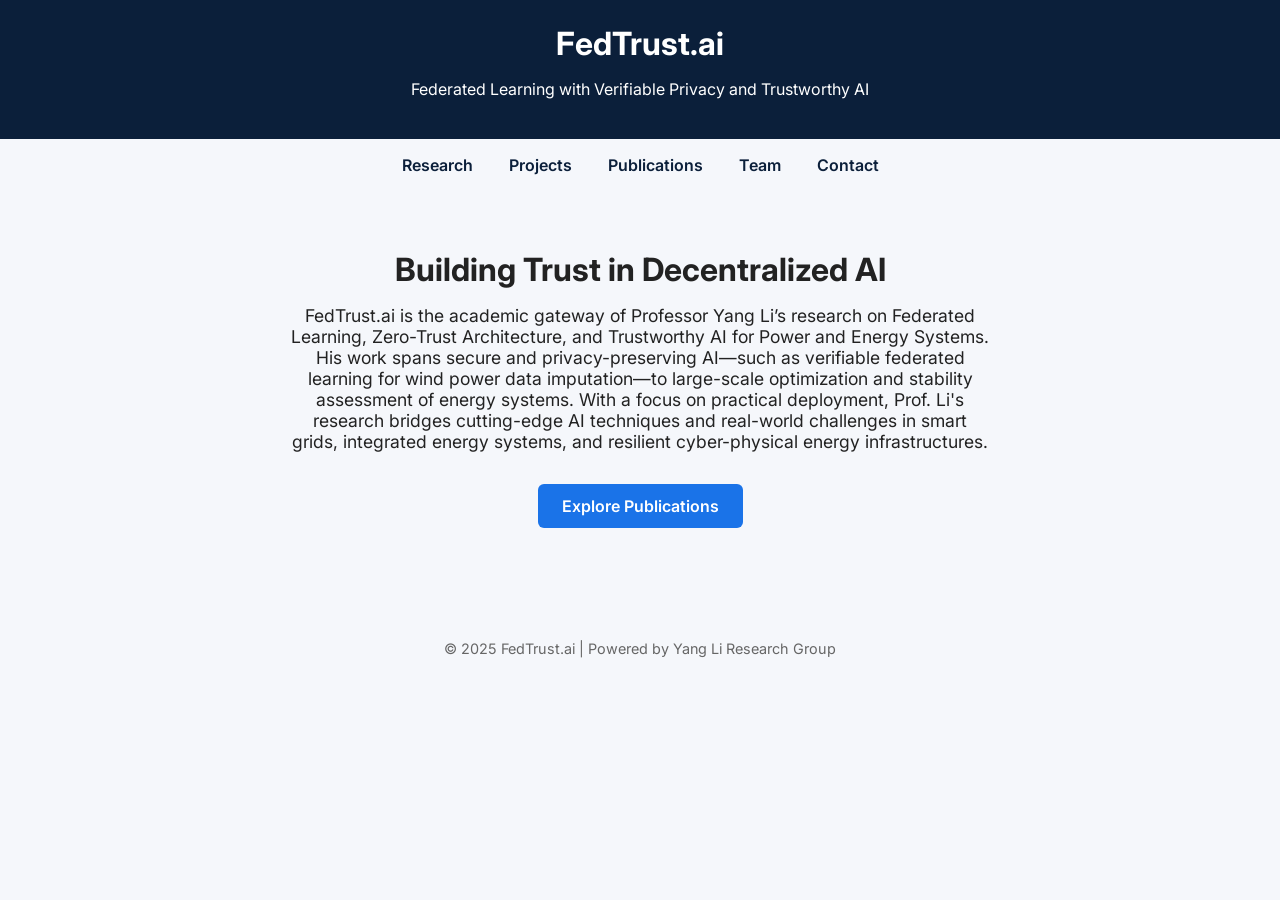
==== index.html @ 004355a2 "Add files via upload Add homepage index.html" ====
<!DOCTYPE html>
<html lang="en">
<head>
  <meta charset="UTF-8">
  <meta name="viewport" content="width=device-width, initial-scale=1.0">
  <meta name="description" content="FedTrust: A Research Portal on Federated Learning and Trustworthy AI">
  <title>FedTrust.ai - Federated Learning & Trustworthy AI</title>
  <link href="https://fonts.googleapis.com/css2?family=Inter:wght@400;600&display=swap" rel="stylesheet">
  <style>
    body {
      margin: 0;
      font-family: 'Inter', sans-serif;
      background-color: #f5f7fb;
      color: #222;
    }
    header {
      background-color: #0b1f3a;
      color: white;
      padding: 1.5rem;
      text-align: center;
    }
    header h1 {
      margin: 0;
      font-size: 2rem;
    }
    nav {
      text-align: center;
      margin-top: 1rem;
    }
    nav a {
      margin: 0 1rem;
      color: #0b1f3a;
      text-decoration: none;
      font-weight: 600;
    }
    section.hero {
      padding: 3rem 2rem;
      text-align: center;
    }
    section.hero h2 {
      font-size: 2rem;
      margin-bottom: 1rem;
    }
    section.hero p {
      font-size: 1.1rem;
      max-width: 700px;
      margin: 0 auto;
    }
    .cta-button {
      display: inline-block;
      margin-top: 2rem;
      padding: 0.75rem 1.5rem;
      background-color: #1a73e8;
      color: white;
      text-decoration: none;
      border-radius: 6px;
      font-weight: 600;
    }
    footer {
      margin-top: 3rem;
      text-align: center;
      padding: 1rem;
      font-size: 0.9rem;
      color: #666;
    }
  </style>
</head>
<body>
  <header>
    <h1>FedTrust.ai</h1>
    <p>Federated Learning with Verifiable Privacy and Trustworthy AI</p>
  </header>

  <nav>
    <a href="#research">Research</a>
    <a href="#projects">Projects</a>
    <a href="#publications">Publications</a>
    <a href="#team">Team</a>
    <a href="#contact">Contact</a>
  </nav>

  <section class="hero">
    <h2>Building Trust in Decentralized AI</h2>
    <p>
      FedTrust.ai is the academic gateway of Professor Yang Li’s research on Federated Learning, Zero-Trust Architecture, and Trustworthy AI for Power and Energy Systems. His work spans secure and privacy-preserving AI—such as verifiable federated learning for wind power data imputation—to large-scale optimization and stability assessment of energy systems. With a focus on practical deployment, Prof. Li's research bridges cutting-edge AI techniques and real-world challenges in smart grids, integrated energy systems, and resilient cyber-physical energy infrastructures.
    </p>
    <a class="cta-button" href="#publications">Explore Publications</a>
  </section>

  <footer>
    &copy; 2025 FedTrust.ai | Powered by Yang Li Research Group
  </footer>
</body>
</html>
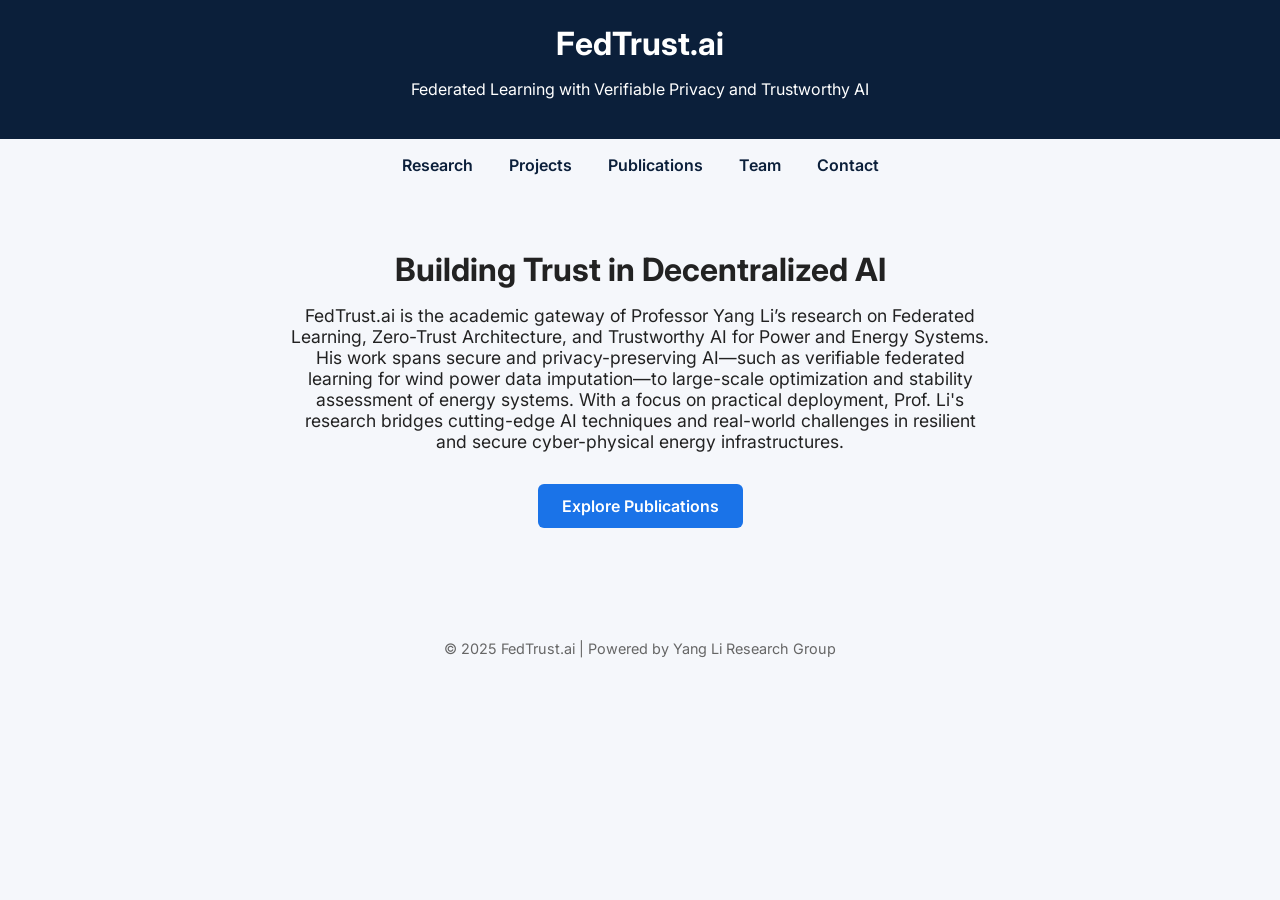
==== commit b3b8ade7: "Update index.html" ====
--- a/index.html
+++ b/index.html
@@ -3,7 +3,7 @@
 <head>
   <meta charset="UTF-8">
   <meta name="viewport" content="width=device-width, initial-scale=1.0">
-  <meta name="description" content="FedTrust: A Research Portal on Federated Learning and Trustworthy AI">
+  <meta name="description" content="FedTrust.ai: Research on Federated Learning and Trustworthy AI, focused on resilient and secure cyber-physical energy systems.">
   <title>FedTrust.ai - Federated Learning & Trustworthy AI</title>
   <link href="https://fonts.googleapis.com/css2?family=Inter:wght@400;600&display=swap" rel="stylesheet">
   <style>
@@ -82,7 +82,7 @@
   <section class="hero">
     <h2>Building Trust in Decentralized AI</h2>
     <p>
-      FedTrust.ai is the academic gateway of Professor Yang Li’s research on Federated Learning, Zero-Trust Architecture, and Trustworthy AI for Power and Energy Systems. His work spans secure and privacy-preserving AI—such as verifiable federated learning for wind power data imputation—to large-scale optimization and stability assessment of energy systems. With a focus on practical deployment, Prof. Li's research bridges cutting-edge AI techniques and real-world challenges in smart grids, integrated energy systems, and resilient cyber-physical energy infrastructures.
+      FedTrust.ai is the academic gateway of Professor Yang Li’s research on Federated Learning, Zero-Trust Architecture, and Trustworthy AI for Power and Energy Systems. His work spans secure and privacy-preserving AI—such as verifiable federated learning for wind power data imputation—to large-scale optimization and stability assessment of energy systems. With a focus on practical deployment, Prof. Li's research bridges cutting-edge AI techniques and real-world challenges in resilient and secure cyber-physical energy infrastructures.
     </p>
     <a class="cta-button" href="#publications">Explore Publications</a>
   </section>
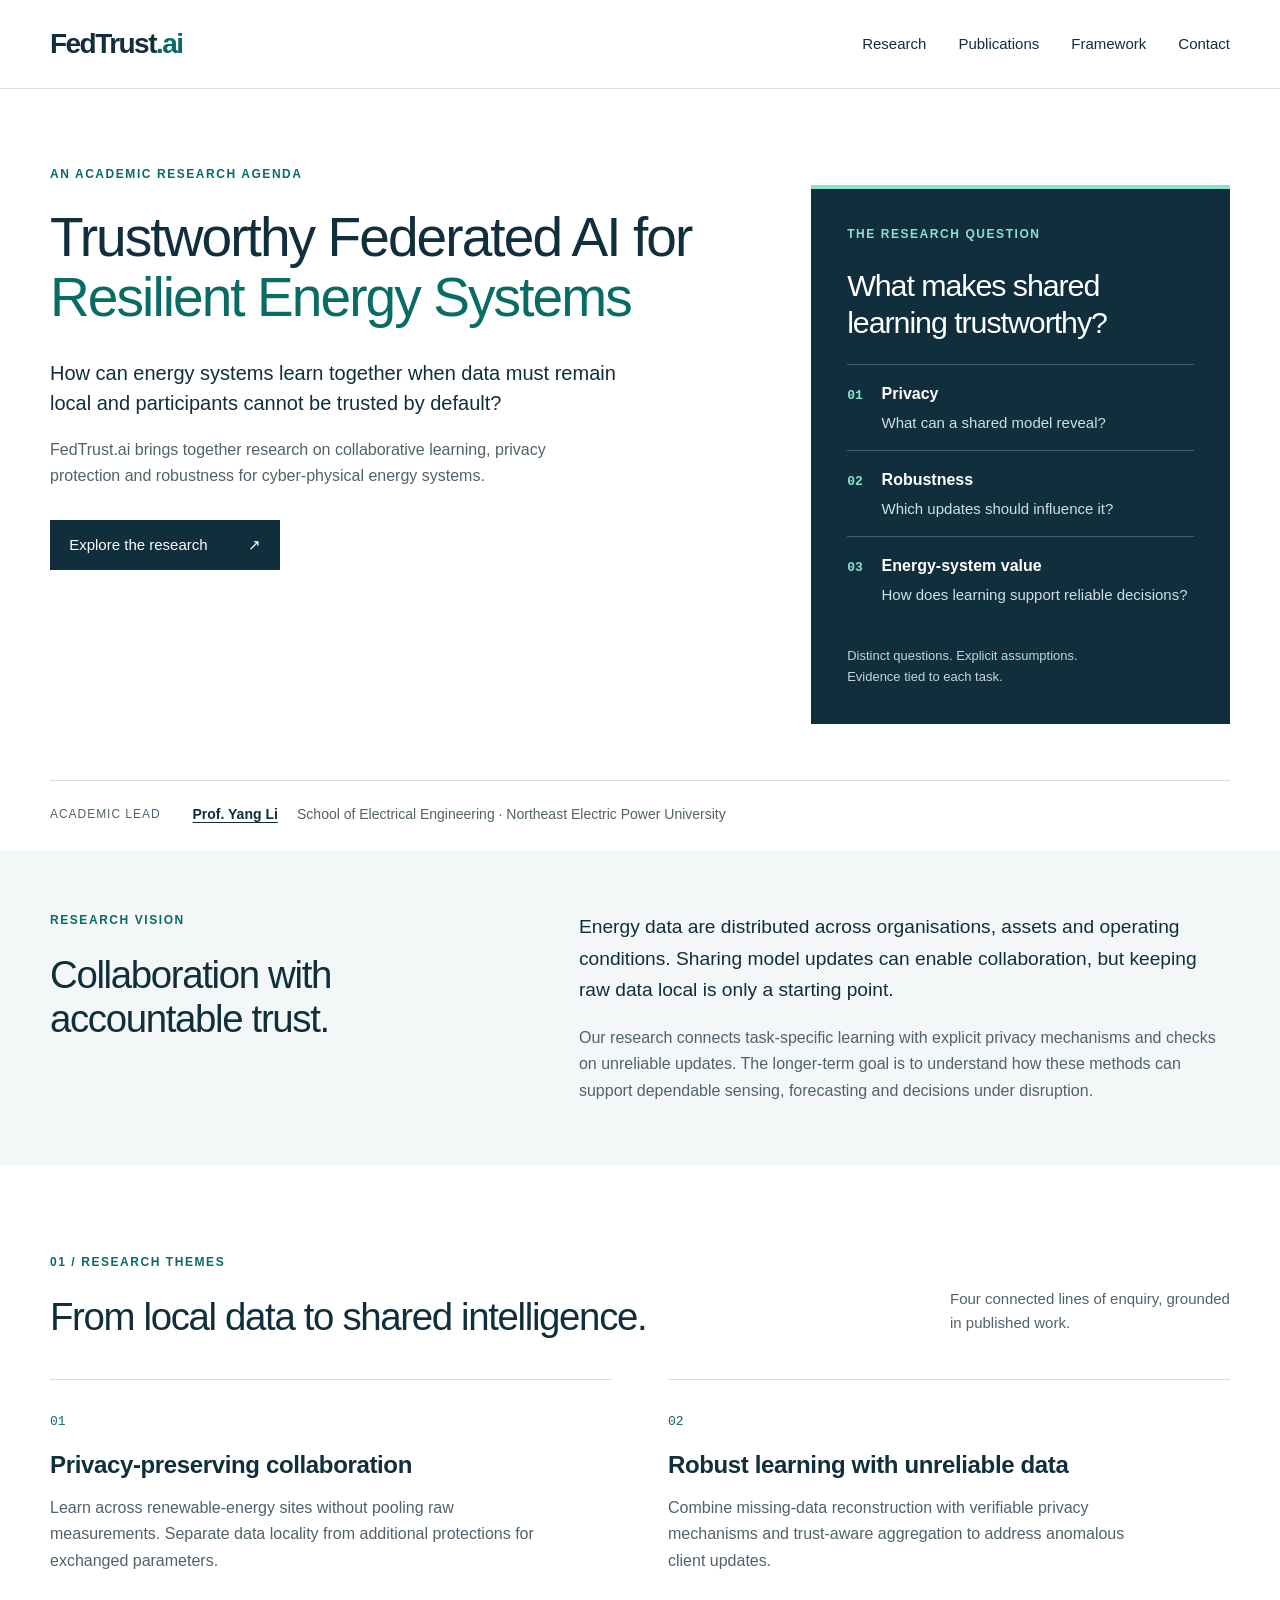
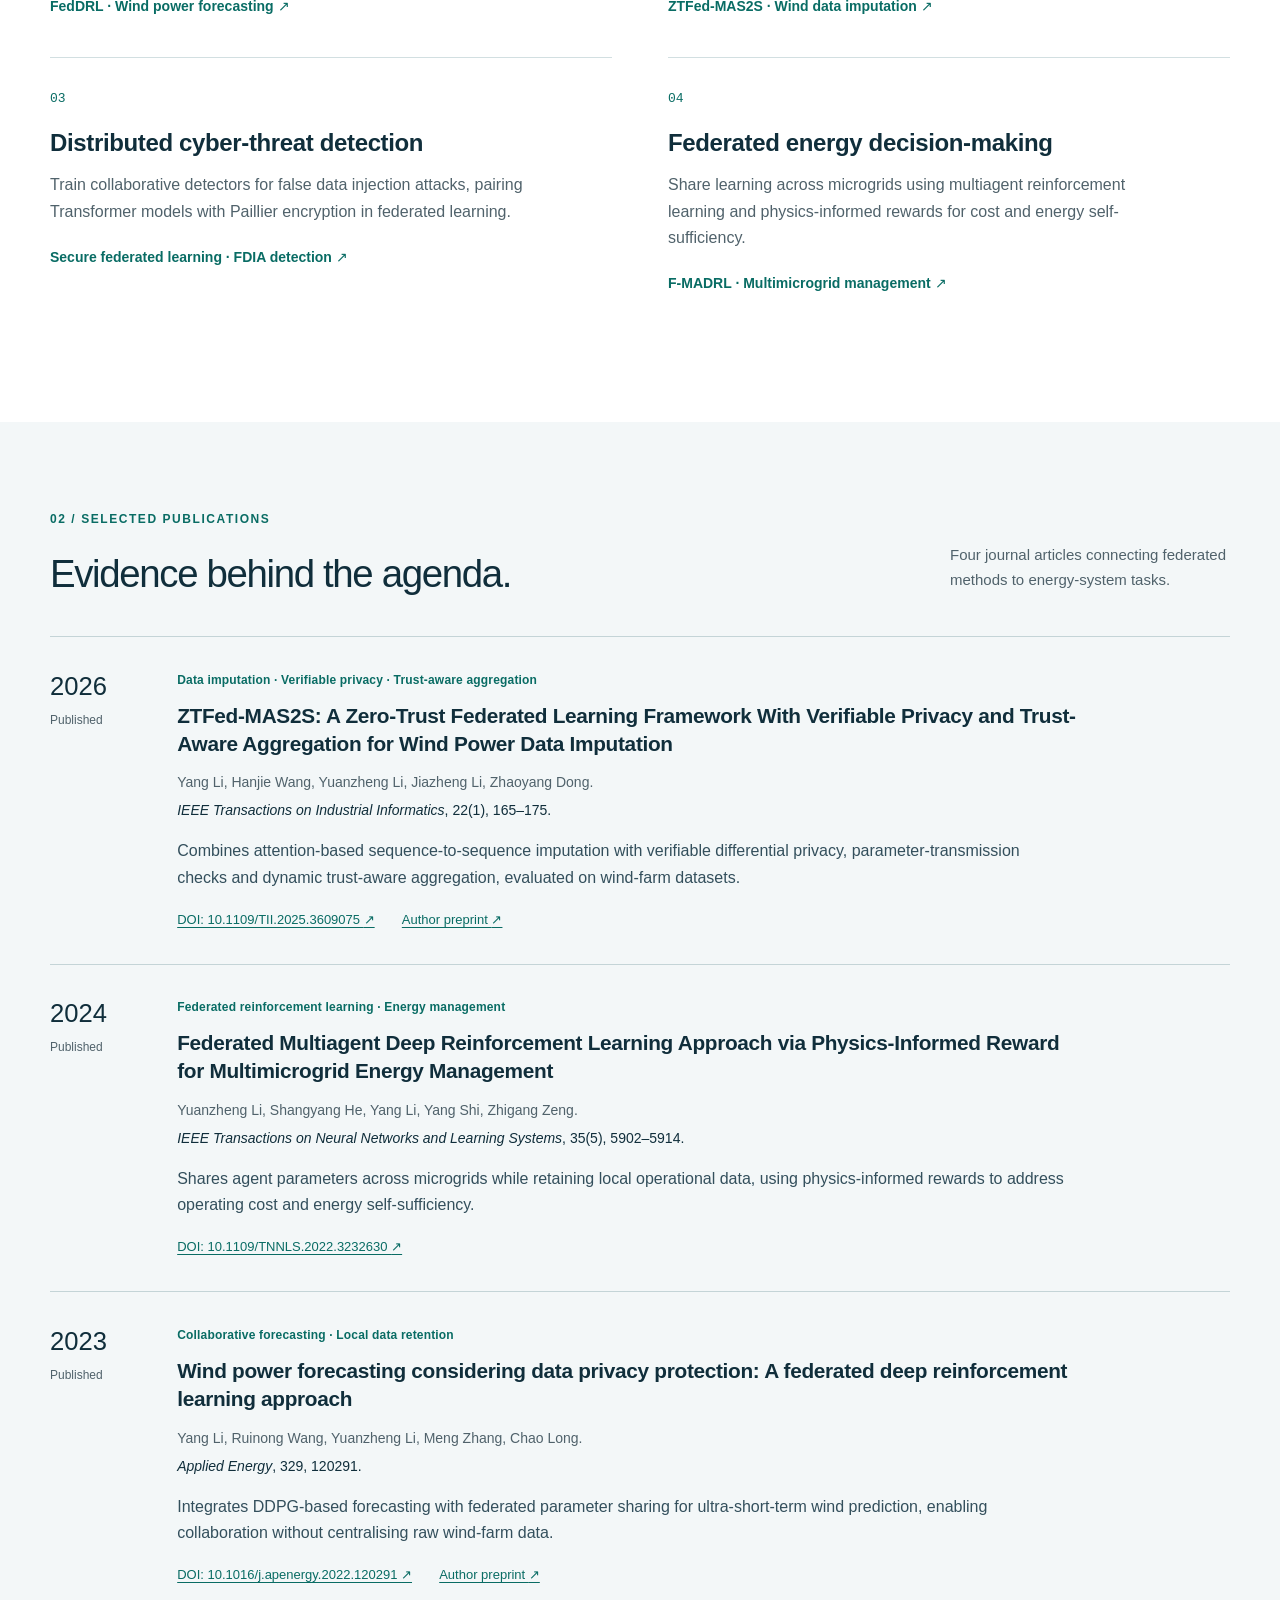
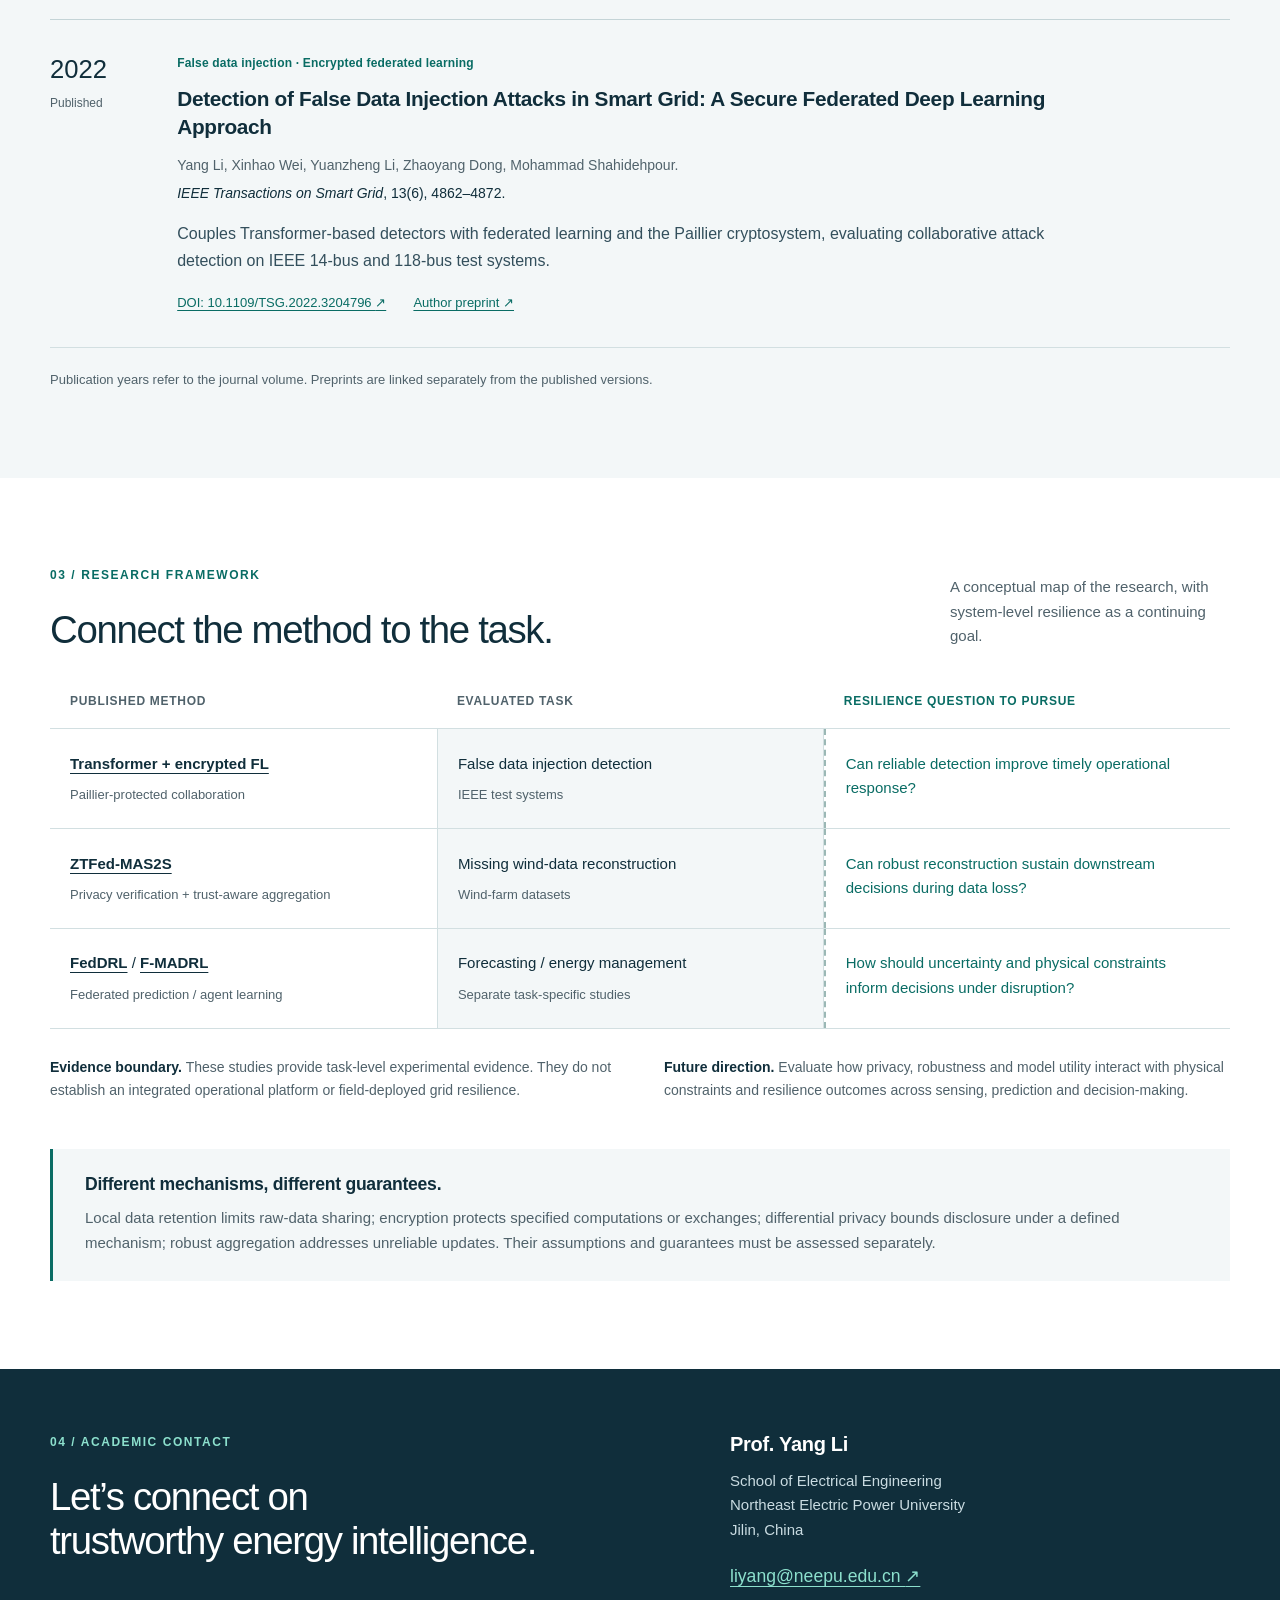
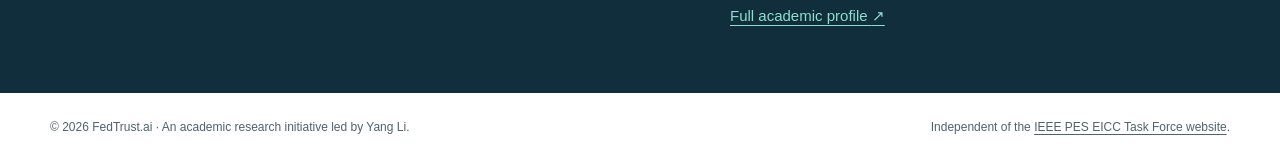
==== commit dead071f: "Build evidence-grounded FedTrust.ai academic research portal" ====
--- a/index.html
+++ b/index.html
@@ -1,94 +1,103 @@
-<!DOCTYPE html>
+<!doctype html>
 <html lang="en">
 <head>
-  <meta charset="UTF-8">
-  <meta name="viewport" content="width=device-width, initial-scale=1.0">
-  <meta name="description" content="FedTrust.ai: Research on Federated Learning and Trustworthy AI, focused on resilient and secure cyber-physical energy systems.">
-  <title>FedTrust.ai - Federated Learning & Trustworthy AI</title>
-  <link href="https://fonts.googleapis.com/css2?family=Inter:wght@400;600&display=swap" rel="stylesheet">
-  <style>
-    body {
-      margin: 0;
-      font-family: 'Inter', sans-serif;
-      background-color: #f5f7fb;
-      color: #222;
-    }
-    header {
-      background-color: #0b1f3a;
-      color: white;
-      padding: 1.5rem;
-      text-align: center;
-    }
-    header h1 {
-      margin: 0;
-      font-size: 2rem;
-    }
-    nav {
-      text-align: center;
-      margin-top: 1rem;
-    }
-    nav a {
-      margin: 0 1rem;
-      color: #0b1f3a;
-      text-decoration: none;
-      font-weight: 600;
-    }
-    section.hero {
-      padding: 3rem 2rem;
-      text-align: center;
-    }
-    section.hero h2 {
-      font-size: 2rem;
-      margin-bottom: 1rem;
-    }
-    section.hero p {
-      font-size: 1.1rem;
-      max-width: 700px;
-      margin: 0 auto;
-    }
-    .cta-button {
-      display: inline-block;
-      margin-top: 2rem;
-      padding: 0.75rem 1.5rem;
-      background-color: #1a73e8;
-      color: white;
-      text-decoration: none;
-      border-radius: 6px;
-      font-weight: 600;
-    }
-    footer {
-      margin-top: 3rem;
-      text-align: center;
-      padding: 1rem;
-      font-size: 0.9rem;
-      color: #666;
-    }
-  </style>
+  <meta charset="utf-8">
+  <meta name="viewport" content="width=device-width, initial-scale=1">
+  <meta name="description" content="FedTrust.ai — Yang Li’s academic research portal for trustworthy federated AI: privacy-preserving collaboration, attack detection, robust learning and resilient energy systems.">
+  <meta name="theme-color" content="#102e3b">
+  <meta property="og:title" content="FedTrust.ai — Trustworthy Federated AI for Resilient Energy Systems">
+  <meta property="og:description" content="Research connecting privacy-preserving collaboration, robust learning and cyber-physical energy-system resilience. Led by Prof. Yang Li.">
+  <meta property="og:type" content="website">
+  <meta property="og:url" content="https://fedtrust.ai/">
+  <link rel="canonical" href="https://fedtrust.ai/">
+  <link rel="icon" href="favicon.svg" type="image/svg+xml">
+  <link rel="stylesheet" href="style.css">
+  <title>FedTrust.ai — Trustworthy Federated AI for Resilient Energy Systems</title>
 </head>
 <body>
-  <header>
-    <h1>FedTrust.ai</h1>
-    <p>Federated Learning with Verifiable Privacy and Trustworthy AI</p>
-  </header>
-
-  <nav>
-    <a href="#research">Research</a>
-    <a href="#projects">Projects</a>
-    <a href="#publications">Publications</a>
-    <a href="#team">Team</a>
-    <a href="#contact">Contact</a>
-  </nav>
-
-  <section class="hero">
-    <h2>Building Trust in Decentralized AI</h2>
-    <p>
-      FedTrust.ai is the academic gateway of Professor Yang Li’s research on Federated Learning, Zero-Trust Architecture, and Trustworthy AI for Power and Energy Systems. His work spans secure and privacy-preserving AI—such as verifiable federated learning for wind power data imputation—to large-scale optimization and stability assessment of energy systems. With a focus on practical deployment, Prof. Li's research bridges cutting-edge AI techniques and real-world challenges in resilient and secure cyber-physical energy infrastructures.
-    </p>
-    <a class="cta-button" href="#publications">Explore Publications</a>
-  </section>
-
-  <footer>
-    &copy; 2025 FedTrust.ai | Powered by Yang Li Research Group
-  </footer>
+<a class="skip" href="#main">Skip to content</a>
+<header class="header">
+  <div class="wrap header-inner">
+    <a class="brand" href="#home" aria-label="FedTrust.ai home">FedTrust<span>.ai</span></a>
+    <nav aria-label="Main navigation">
+      <a href="#research">Research</a><a href="#publications">Publications</a><a href="#framework">Framework</a><a href="#contact">Contact</a>
+    </nav>
+  </div>
+</header>
+<main id="main">
+<section class="hero wrap" id="home" aria-labelledby="hero-title">
+  <div class="hero-copy">
+    <p class="eyebrow">An academic research agenda</p>
+    <h1 id="hero-title">Trustworthy Federated AI for <span>Resilient Energy Systems</span></h1>
+    <p class="lead">How can energy systems learn together when data must remain local and participants cannot be trusted by default?</p>
+    <p class="intro">FedTrust.ai brings together research on collaborative learning, privacy protection and robustness for cyber-physical energy systems.</p>
+    <a class="button" href="#publications">Explore the research <span aria-hidden="true">↗</span></a>
+  </div>
+  <aside class="research-lens" aria-labelledby="lens-title">
+    <p class="eyebrow" id="lens-title">The research question</p>
+    <h2>What makes shared<br>learning trustworthy?</h2>
+    <dl>
+      <div><dt><span>01</span> Privacy</dt><dd>What can a shared model reveal?</dd></div>
+      <div><dt><span>02</span> Robustness</dt><dd>Which updates should influence it?</dd></div>
+      <div><dt><span>03</span> Energy-system value</dt><dd>How does learning support reliable decisions?</dd></div>
+    </dl>
+    <p class="lens-note">Distinct questions. Explicit assumptions.<br>Evidence tied to each task.</p>
+  </aside>
+  <div class="byline" id="team"><span class="label">Academic lead</span><p><a href="https://meyangli.com/">Prof. Yang Li</a><span>School of Electrical Engineering · Northeast Electric Power University</span></p></div>
+</section>
+<section class="vision band" aria-labelledby="vision-title">
+  <div class="wrap section-grid">
+    <div><p class="eyebrow">Research vision</p><h2 id="vision-title">Collaboration with<br>accountable trust.</h2></div>
+    <div><p class="large-copy">Energy data are distributed across organisations, assets and operating conditions. Sharing model updates can enable collaboration, but keeping raw data local is only a starting point.</p><p>Our research connects task-specific learning with explicit privacy mechanisms and checks on unreliable updates. The longer-term goal is to understand how these methods can support dependable sensing, forecasting and decisions under disruption.</p></div>
+  </div>
+</section>
+<section class="wrap section" id="research" aria-labelledby="themes-title">
+  <div class="section-heading"><div><p class="eyebrow">01 / Research themes</p><h2 id="themes-title">From local data to shared intelligence.</h2></div><p>Four connected lines of enquiry, grounded in published work.</p></div>
+  <div class="themes">
+    <article class="theme"><span class="theme-num">01</span><h3>Privacy-preserving collaboration</h3><p>Learn across renewable-energy sites without pooling raw measurements. Separate data locality from additional protections for exchanged parameters.</p><a href="#paper-forecast">FedDRL · Wind power forecasting <span aria-hidden="true">↗</span></a></article>
+    <article class="theme"><span class="theme-num">02</span><h3>Robust learning with unreliable data</h3><p>Combine missing-data reconstruction with verifiable privacy mechanisms and trust-aware aggregation to address anomalous client updates.</p><a href="#paper-ztfed">ZTFed-MAS2S · Wind data imputation <span aria-hidden="true">↗</span></a></article>
+    <article class="theme"><span class="theme-num">03</span><h3>Distributed cyber-threat detection</h3><p>Train collaborative detectors for false data injection attacks, pairing Transformer models with Paillier encryption in federated learning.</p><a href="#paper-fdia">Secure federated learning · FDIA detection <span aria-hidden="true">↗</span></a></article>
+    <article class="theme"><span class="theme-num">04</span><h3>Federated energy decision-making</h3><p>Share learning across microgrids using multiagent reinforcement learning and physics-informed rewards for cost and energy self-sufficiency.</p><a href="#paper-madrl">F-MADRL · Multimicrogrid management <span aria-hidden="true">↗</span></a></article>
+  </div>
+</section>
+<section class="publications band" id="publications" aria-labelledby="pub-title">
+  <div class="wrap section">
+    <div class="section-heading"><div><p class="eyebrow">02 / Selected publications</p><h2 id="pub-title">Evidence behind the agenda.</h2></div><p>Four journal articles connecting federated methods to energy-system tasks.</p></div>
+    <article class="publication" id="paper-ztfed">
+      <div class="pub-year">2026<span>Published</span></div>
+      <div class="pub-body"><p class="pub-tag">Data imputation · Verifiable privacy · Trust-aware aggregation</p><h3>ZTFed-MAS2S: A Zero-Trust Federated Learning Framework With Verifiable Privacy and Trust-Aware Aggregation for Wind Power Data Imputation</h3><p class="authors">Yang Li, Hanjie Wang, Yuanzheng Li, Jiazheng Li, Zhaoyang Dong.</p><p class="venue"><cite>IEEE Transactions on Industrial Informatics</cite>, 22(1), 165–175.</p><p class="contribution">Combines attention-based sequence-to-sequence imputation with verifiable differential privacy, parameter-transmission checks and dynamic trust-aware aggregation, evaluated on wind-farm datasets.</p><div class="pub-links"><a href="https://doi.org/10.1109/TII.2025.3609075">DOI: 10.1109/TII.2025.3609075 <span aria-hidden="true">↗</span></a><a href="https://arxiv.org/abs/2508.18318">Author preprint <span aria-hidden="true">↗</span></a></div></div>
+    </article>
+    <article class="publication" id="paper-madrl">
+      <div class="pub-year">2024<span>Published</span></div>
+      <div class="pub-body"><p class="pub-tag">Federated reinforcement learning · Energy management</p><h3>Federated Multiagent Deep Reinforcement Learning Approach via Physics-Informed Reward for Multimicrogrid Energy Management</h3><p class="authors">Yuanzheng Li, Shangyang He, Yang Li, Yang Shi, Zhigang Zeng.</p><p class="venue"><cite>IEEE Transactions on Neural Networks and Learning Systems</cite>, 35(5), 5902–5914.</p><p class="contribution">Shares agent parameters across microgrids while retaining local operational data, using physics-informed rewards to address operating cost and energy self-sufficiency.</p><div class="pub-links"><a href="https://doi.org/10.1109/TNNLS.2022.3232630">DOI: 10.1109/TNNLS.2022.3232630 <span aria-hidden="true">↗</span></a></div></div>
+    </article>
+    <article class="publication" id="paper-forecast">
+      <div class="pub-year">2023<span>Published</span></div>
+      <div class="pub-body"><p class="pub-tag">Collaborative forecasting · Local data retention</p><h3>Wind power forecasting considering data privacy protection: A federated deep reinforcement learning approach</h3><p class="authors">Yang Li, Ruinong Wang, Yuanzheng Li, Meng Zhang, Chao Long.</p><p class="venue"><cite>Applied Energy</cite>, 329, 120291.</p><p class="contribution">Integrates DDPG-based forecasting with federated parameter sharing for ultra-short-term wind prediction, enabling collaboration without centralising raw wind-farm data.</p><div class="pub-links"><a href="https://doi.org/10.1016/j.apenergy.2022.120291">DOI: 10.1016/j.apenergy.2022.120291 <span aria-hidden="true">↗</span></a><a href="https://arxiv.org/abs/2211.02674">Author preprint <span aria-hidden="true">↗</span></a></div></div>
+    </article>
+    <article class="publication" id="paper-fdia">
+      <div class="pub-year">2022<span>Published</span></div>
+      <div class="pub-body"><p class="pub-tag">False data injection · Encrypted federated learning</p><h3>Detection of False Data Injection Attacks in Smart Grid: A Secure Federated Deep Learning Approach</h3><p class="authors">Yang Li, Xinhao Wei, Yuanzheng Li, Zhaoyang Dong, Mohammad Shahidehpour.</p><p class="venue"><cite>IEEE Transactions on Smart Grid</cite>, 13(6), 4862–4872.</p><p class="contribution">Couples Transformer-based detectors with federated learning and the Paillier cryptosystem, evaluating collaborative attack detection on IEEE 14-bus and 118-bus test systems.</p><div class="pub-links"><a href="https://doi.org/10.1109/TSG.2022.3204796">DOI: 10.1109/TSG.2022.3204796 <span aria-hidden="true">↗</span></a><a href="https://arxiv.org/abs/2209.00778">Author preprint <span aria-hidden="true">↗</span></a></div></div>
+    </article>
+    <p class="publication-note">Publication years refer to the journal volume. Preprints are linked separately from the published versions.</p>
+  </div>
+</section>
+<section class="wrap section" id="framework" aria-labelledby="framework-title">
+  <span id="projects" class="anchor-alias" aria-hidden="true"></span>
+  <div class="section-heading"><div><p class="eyebrow">03 / Research framework</p><h2 id="framework-title">Connect the method to the task.</h2></div><p>A conceptual map of the research, with system-level resilience as a continuing goal.</p></div>
+  <div class="framework-map" role="group" aria-label="Published methods and tasks mapped to future resilience questions">
+    <div class="map-head"><span>Published method</span><span>Evaluated task</span><span>Resilience question to pursue</span></div>
+    <div class="map-row"><div><a href="#paper-fdia">Transformer + encrypted FL</a><small>Paillier-protected collaboration</small></div><div>False data injection detection<small>IEEE test systems</small></div><div>Can reliable detection improve timely operational response?</div></div>
+    <div class="map-row"><div><a href="#paper-ztfed">ZTFed-MAS2S</a><small>Privacy verification + trust-aware aggregation</small></div><div>Missing wind-data reconstruction<small>Wind-farm datasets</small></div><div>Can robust reconstruction sustain downstream decisions during data loss?</div></div>
+    <div class="map-row"><div><a href="#paper-forecast">FedDRL</a> / <a href="#paper-madrl">F-MADRL</a><small>Federated prediction / agent learning</small></div><div>Forecasting / energy management<small>Separate task-specific studies</small></div><div>How should uncertainty and physical constraints inform decisions under disruption?</div></div>
+  </div>
+  <div class="framework-foot"><p><strong>Evidence boundary.</strong> These studies provide task-level experimental evidence. They do not establish an integrated operational platform or field-deployed grid resilience.</p><p><strong>Future direction.</strong> Evaluate how privacy, robustness and model utility interact with physical constraints and resilience outcomes across sensing, prediction and decision-making.</p></div>
+  <div class="distinctions"><h3>Different mechanisms, different guarantees.</h3><p>Local data retention limits raw-data sharing; encryption protects specified computations or exchanges; differential privacy bounds disclosure under a defined mechanism; robust aggregation addresses unreliable updates. Their assumptions and guarantees must be assessed separately.</p></div>
+</section>
+<section class="contact" id="contact" aria-labelledby="contact-title">
+  <div class="wrap contact-inner"><div><p class="eyebrow">04 / Academic contact</p><h2 id="contact-title">Let’s connect on<br>trustworthy energy intelligence.</h2></div><div class="contact-details"><h3>Prof. Yang Li</h3><p>School of Electrical Engineering<br>Northeast Electric Power University<br>Jilin, China</p><a class="email" href="mailto:liyang@neepu.edu.cn">liyang@neepu.edu.cn <span aria-hidden="true">↗</span></a><a href="https://meyangli.com/">Full academic profile <span aria-hidden="true">↗</span></a></div></div>
+</section>
+</main>
+<footer class="wrap footer"><p>© 2026 FedTrust.ai · An academic research initiative led by Yang Li.</p><p>Independent of the <a href="https://cpesresilience.org/">IEEE PES EICC Task Force website</a>.</p></footer>
 </body>
 </html>
--- a/style.css
+++ b/style.css
@@ -0,0 +1,3 @@
+:root{--ink:#102e3b;--muted:#50626b;--teal:#096c64;--line:#d2dfe1;--paper:#f3f7f8;--white:#fff;--accent:#8ce0cd;font-family:Arial,Helvetica,sans-serif;color:var(--ink);background:var(--white);font-synthesis:none}*{box-sizing:border-box}html{scroll-padding-top:6rem}body{margin:0;font-size:1rem;line-height:1.65}a{color:var(--teal);text-underline-offset:.24em}a:hover{text-decoration-thickness:2px}a:focus-visible{outline:3px solid #c56b16;outline-offset:5px;border-radius:2px}h1,h2,h3,p{margin-top:0}h1,h2,h3{line-height:1.15}h1,h2{letter-spacing:-.035em}h2{font-size:clamp(2rem,3vw,2.8rem);font-weight:500;margin-bottom:1.5rem}h3{font-size:1.3rem;font-weight:600;letter-spacing:-.015em}p{margin-bottom:1.2rem}.wrap{width:min(1180px,calc(100% - 96px));margin-inline:auto}.header{border-bottom:1px solid var(--line);background:#fff;position:sticky;top:0;z-index:10}.header-inner{min-height:88px;display:flex;justify-content:space-between;align-items:center;gap:2rem}.brand{font-size:1.75rem;font-weight:700;color:var(--ink);text-decoration:none;letter-spacing:-.055em}.brand span{color:var(--teal)}nav{display:flex;gap:2rem;flex-wrap:wrap}nav a{color:var(--ink);font-size:.9375rem;text-decoration:none}nav a:hover{color:var(--teal);text-decoration:underline}.skip{position:fixed;left:1rem;top:-8rem;background:white;padding:1rem;z-index:99}.skip:focus{top:1rem}.eyebrow{text-transform:uppercase;letter-spacing:.13em;font-size:.75rem;font-weight:700;color:var(--teal);margin-bottom:1.4rem}.hero{padding-top:76px;display:grid;grid-template-columns:minmax(0,1.65fr) minmax(0,1fr);column-gap:70px}.hero h1{font-size:clamp(2.6rem,4.3vw,4rem);font-weight:500;line-height:1.09;margin-bottom:1.9rem}.hero h1 span{color:var(--teal)}.lead{font-size:1.25rem;line-height:1.5;max-width:37rem}.intro{color:var(--muted);max-width:35rem}.button{display:inline-flex;align-items:center;gap:2.5rem;text-decoration:none;color:white;background:var(--ink);padding:.8rem 1.2rem;margin-top:.7rem;font-size:.9375rem}.button:hover{background:var(--teal)}.research-lens{align-self:start;margin-top:1.25rem;padding:2.25rem;background:var(--ink);color:white;border-top:4px solid var(--accent)}.research-lens .eyebrow{color:var(--accent)}.research-lens h2{font-size:1.9rem;line-height:1.2}.research-lens dl{margin:1.5rem 0}.research-lens dl>div{padding:1rem 0;border-top:1px solid #42606b}.research-lens dt{font-weight:600;font-size:1rem}.research-lens dt span{font-family:monospace;font-size:.8125rem;color:var(--accent);margin-right:.9rem}.research-lens dd{margin:.3rem 0 0 2.15rem;font-size:.9375rem;color:#d0e0e5;line-height:1.45}.lens-note{font-size:.8125rem;color:#c3d4da;margin:0;line-height:1.6}.byline{grid-column:1/-1;border-top:1px solid var(--line);margin-top:3.5rem;padding:1.4rem 0 1.5rem;display:flex;gap:2rem;align-items:center}.label{font-size:.75rem;letter-spacing:.08em;text-transform:uppercase;color:var(--muted)}.byline p{margin:0;font-size:.875rem}.byline a{color:var(--ink);font-weight:700;margin-right:1.2rem}.byline p span{color:var(--muted)}.band{background:var(--paper)}.vision{padding:3.8rem 0}.section-grid{display:grid;grid-template-columns:1fr 1.45fr;gap:5rem}.section-grid p:last-child{margin-bottom:0;color:var(--muted)}.large-copy{font-size:1.2rem;line-height:1.65}.section{padding-top:5.5rem;padding-bottom:5.5rem;position:relative}.section-heading{display:flex;justify-content:space-between;gap:3rem;align-items:end;margin-bottom:2.5rem}.section-heading h2{max-width:650px;margin-bottom:0}.section-heading>p{max-width:280px;color:var(--muted);font-size:.9375rem;margin-bottom:.2rem}.themes{display:grid;grid-template-columns:1fr 1fr;column-gap:3.5rem}.theme{border-top:1px solid var(--line);padding:1.9rem 0 2.3rem}.theme-num{display:block;font-family:monospace;font-size:.8125rem;color:var(--teal);margin-bottom:1.2rem}.theme h3{font-size:1.5rem;margin-bottom:1rem}.theme p{color:var(--muted);max-width:31rem}.theme>a{font-size:.875rem;font-weight:600;text-decoration:none;display:inline-block}.theme>a:hover{text-decoration:underline}.publication{display:grid;grid-template-columns:100px minmax(0,1fr);gap:1.7rem;border-top:1px solid #c4d4d7;padding:2.1rem 0;scroll-margin-top:1.2rem}.pub-year{font-size:1.6rem;line-height:1.2}.pub-year span{display:block;font-size:.75rem;color:var(--muted);margin-top:.7rem}.pub-tag{font-size:.75rem;color:var(--teal);margin-bottom:.7rem;font-weight:600;letter-spacing:.015em}.pub-body h3{font-size:1.3rem;line-height:1.35;max-width:900px;margin-bottom:.85rem}.authors{font-size:.875rem;margin-bottom:.3rem;color:var(--muted)}.venue{font-size:.875rem;margin-bottom:1rem}.contribution{max-width:890px;font-size:1rem;margin-bottom:1.1rem;color:#334f5c}.pub-links{display:flex;gap:.7rem 1.7rem;flex-wrap:wrap}.pub-links a{font-size:.8125rem;overflow-wrap:anywhere}.publication-note{font-size:.8125rem;color:var(--muted);border-top:1px solid var(--line);padding-top:1.3rem;margin-bottom:0}.map-head,.map-row{display:grid;grid-template-columns:1fr 1fr 1.05fr;gap:0}.map-head{font-size:.75rem;letter-spacing:.06em;text-transform:uppercase;font-weight:700;color:var(--muted);padding-bottom:1rem}.map-head span{padding-inline:1.25rem}.map-head span:last-child{color:var(--teal)}.map-row{border-top:1px solid var(--line)}.map-row>div{padding:1.4rem 1.25rem;font-size:.9375rem}.map-row>div:nth-child(2){background:var(--paper);border-inline:1px solid var(--line)}.map-row>div:last-child{border-left:2px dashed #9bb8b5;color:var(--teal)}.map-row a{font-weight:600;color:var(--ink)}.map-row small{display:block;font-size:.8125rem;color:var(--muted);margin-top:.5rem}.framework-map{border-bottom:1px solid var(--line)}.framework-foot{display:grid;grid-template-columns:1fr 1fr;gap:3rem;margin-top:1.7rem}.framework-foot p{font-size:.875rem;color:var(--muted)}.framework-foot strong{color:var(--ink)}.distinctions{margin-top:1.7rem;padding:1.6rem 2rem;border-left:3px solid var(--teal);background:var(--paper)}.distinctions h3{font-size:1.1rem;margin-bottom:.7rem}.distinctions p{font-size:.9375rem;color:var(--muted);margin:0}.anchor-alias{position:absolute;top:0}.contact{background:var(--ink);color:white;padding:4rem 0}.contact-inner{display:grid;grid-template-columns:1.2fr 1fr;gap:5rem}.contact .eyebrow{color:var(--accent)}.contact h2{font-size:2.4rem;margin:0}.contact-details h3{font-size:1.25rem;margin-bottom:.8rem}.contact-details p{color:#c9dbe1;font-size:.9375rem}.contact a{color:var(--accent);font-size:.9375rem;display:block;width:fit-content}.contact .email{font-size:1.1rem;margin-bottom:.8rem}.footer{padding-block:1.6rem;display:flex;justify-content:space-between;gap:2rem}.footer p{font-size:.75rem;color:var(--muted);margin:0}.footer a{color:var(--muted)}
+@media(min-width:1500px){.hero h1{font-size:4.1rem}}@media(max-width:1000px){.wrap{width:calc(100% - 56px)}.hero{column-gap:32px;grid-template-columns:1.4fr 1fr;padding-top:48px}.hero h1{font-size:3rem}.research-lens{padding:1.5rem}.research-lens h2{font-size:1.55rem}.section-grid{gap:2.5rem}.section-heading{gap:2rem}.byline p span{display:block}.contact-inner{gap:3rem}.contact h2{font-size:2rem}}@media(max-width:700px){html{scroll-padding-top:8rem}.wrap{width:calc(100% - 40px)}.header-inner{display:block;padding-top:1rem;padding-bottom:.8rem;min-height:auto}.brand{font-size:1.5rem}nav{gap:.6rem 1.2rem;margin-top:.65rem}nav a{font-size:.875rem}.hero{display:block;padding-top:2.5rem}.hero h1{font-size:clamp(2.3rem,8vw,3.2rem)}.lead{font-size:1.125rem}.research-lens{margin-top:2.3rem;padding:1.7rem}.research-lens h2 br{display:none}.research-lens h2{font-size:1.8rem}.research-lens dl>div{padding:.8rem 0}.byline{display:block;margin-top:2rem;padding-top:1.25rem}.byline .label{display:block;margin-bottom:.5rem}.byline a{display:inline-block;margin-bottom:.3rem}.section-grid,.themes,.contact-inner,.framework-foot{display:block}.vision{padding:2.7rem 0}.section{padding-block:3.3rem}.section-heading{display:block;margin-bottom:1.8rem}.section-heading>p{margin-top:1rem;max-width:none}.section-heading h2{font-size:2rem}.theme{padding-block:1.5rem}.theme h3{font-size:1.35rem}.publication{grid-template-columns:1fr;gap:1rem;padding-block:1.7rem}.pub-year{font-size:1.25rem;display:flex;gap:.8rem;align-items:center}.pub-year span{margin:0}.pub-body h3{font-size:1.2rem}.pub-links{gap:.75rem}.map-head{display:none}.map-row{display:block;border:1px solid var(--line);margin-bottom:1.3rem}.map-row>div{padding:1rem 1.15rem}.map-row>div::before{display:block;font-size:.75rem;letter-spacing:.06em;text-transform:uppercase;font-weight:700;margin-bottom:.55rem;color:var(--muted)}.map-row>div:first-child::before{content:'Published method'}.map-row>div:nth-child(2)::before{content:'Evaluated task'}.map-row>div:last-child::before{content:'Resilience question to pursue';color:var(--teal)}.map-row>div:nth-child(2){border-inline:0}.map-row>div:last-child{border-left:0;border-top:2px dashed #9bb8b5}.distinctions{padding:1.3rem}.contact{padding-block:3rem}.contact h2{margin-bottom:2rem;font-size:2rem}.footer{display:block}.footer p+p{margin-top:.5rem}}
+@media print{.header{position:static}.research-lens,.contact{background:white;color:var(--ink)}.research-lens *,.contact *{color:var(--ink)!important}.section{padding-block:2rem}.publication,.theme{break-inside:avoid}.button,.skip{display:none}}
